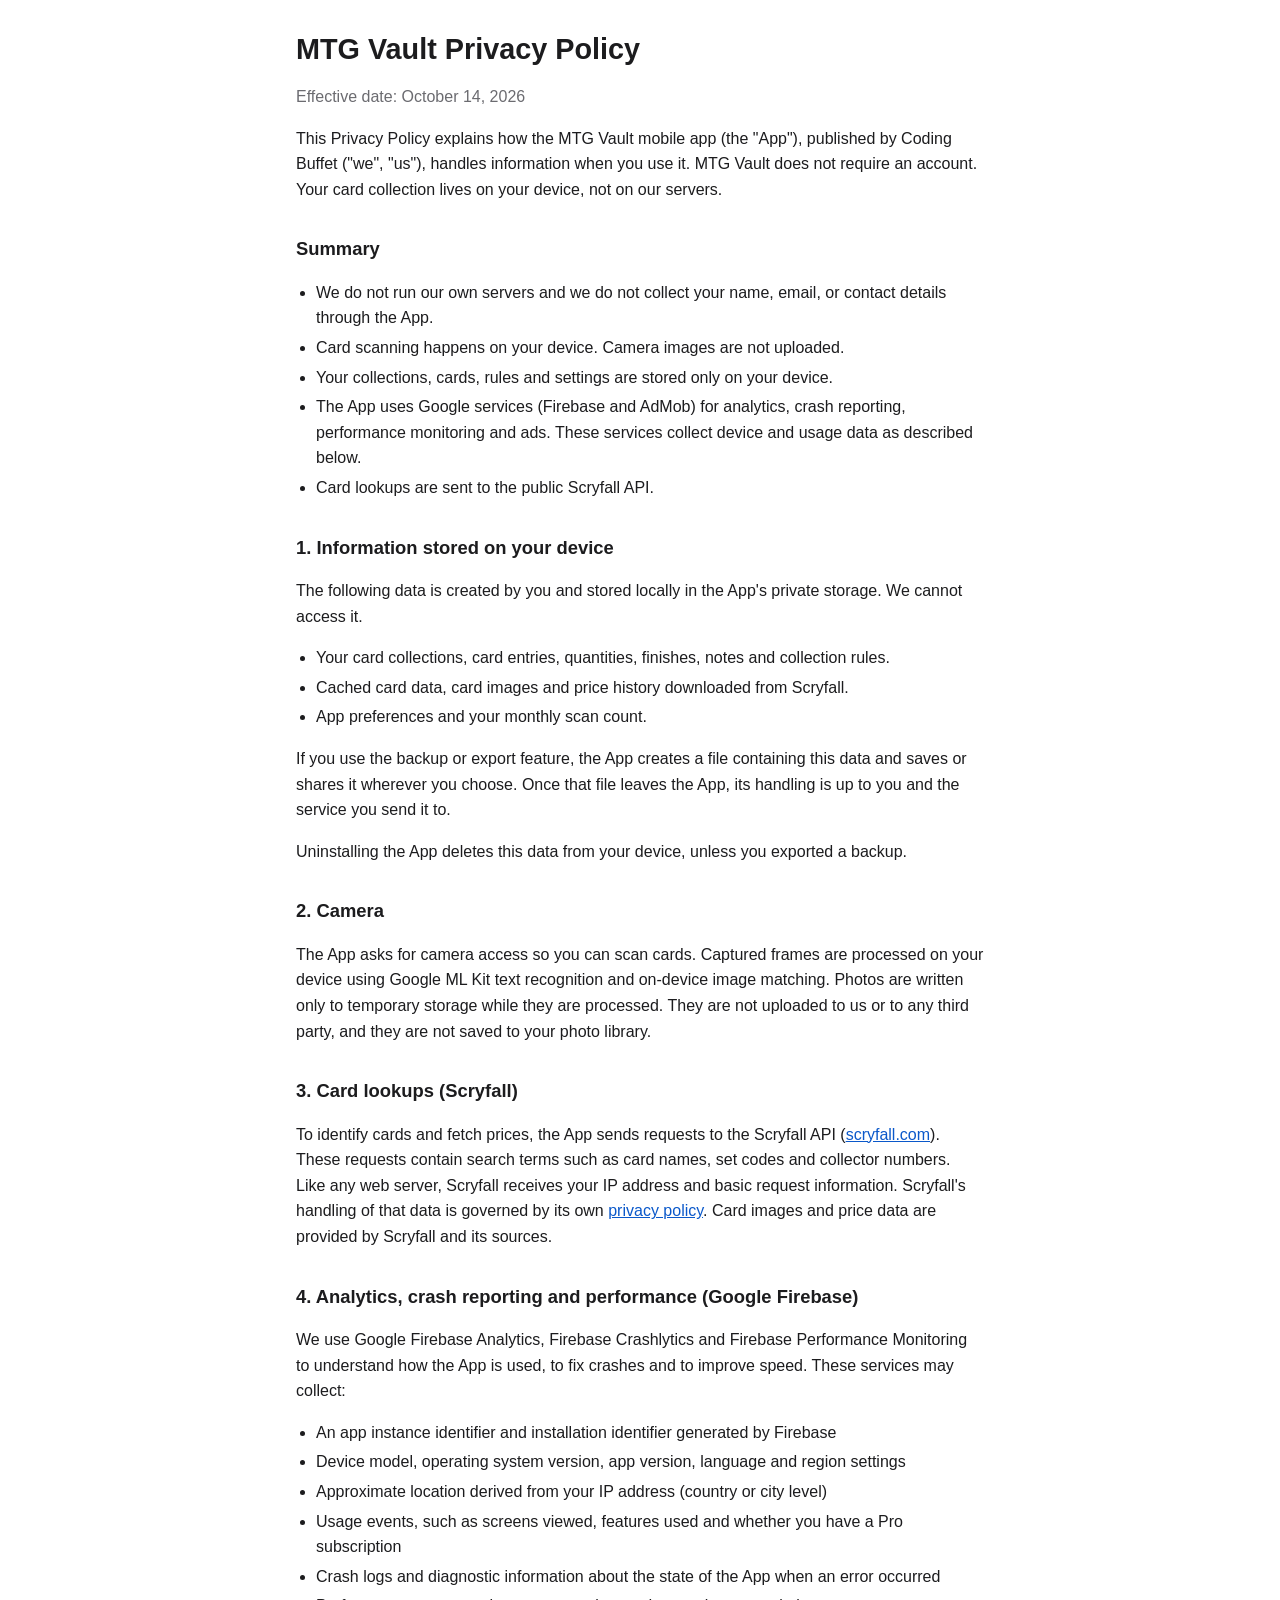
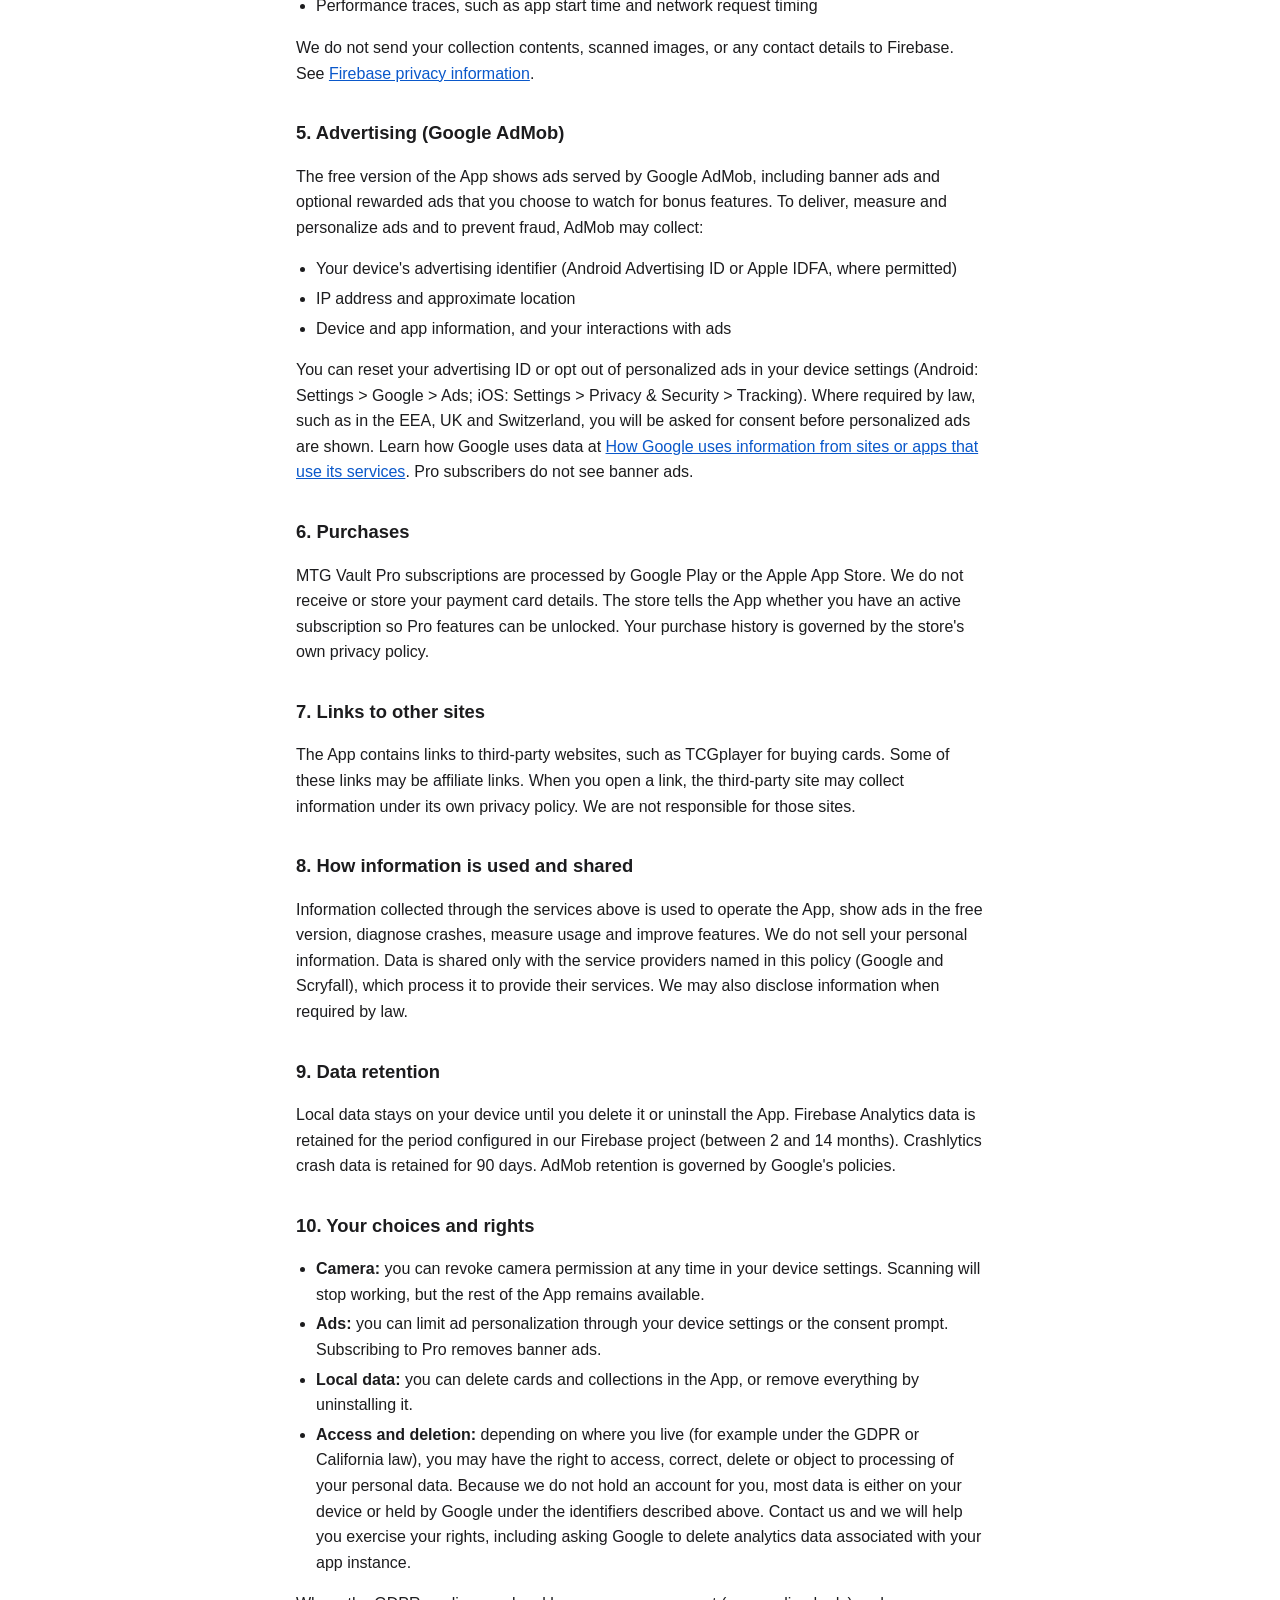
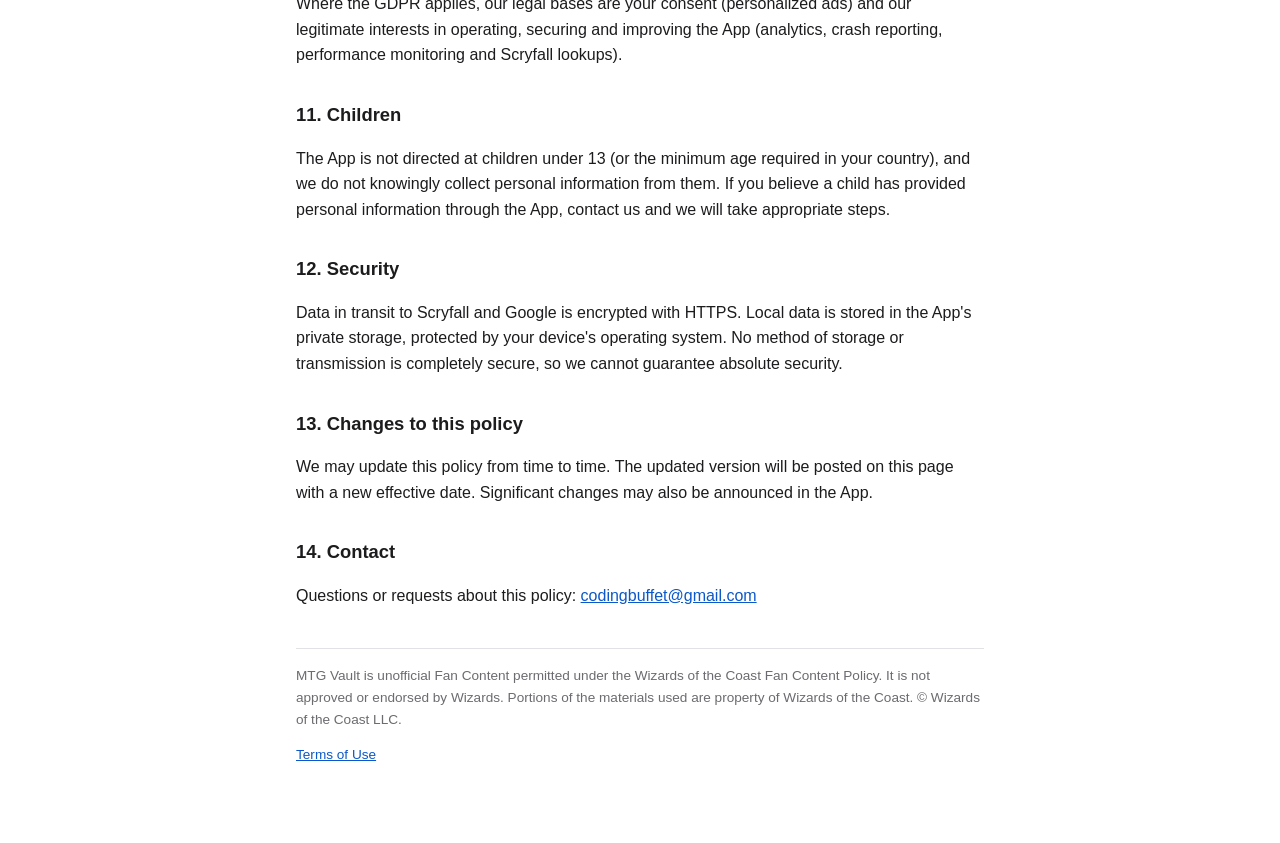
==== privacy.html @ 1ac21cef "init commit" ====
<!doctype html>
<html lang="en">
<head>
<meta charset="utf-8">
<meta name="viewport" content="width=device-width, initial-scale=1">
<title>MTG Vault Privacy Policy</title>
<link rel="stylesheet" href="style.css">
</head>
<body>
<main>
<h1>MTG Vault Privacy Policy</h1>
<p class="meta">Effective date: October 14, 2026</p>

<p>This Privacy Policy explains how the MTG Vault mobile app (the "App"), published by Coding Buffet ("we", "us"), handles information when you use it. MTG Vault does not require an account. Your card collection lives on your device, not on our servers.</p>

<h2>Summary</h2>
<ul>
  <li>We do not run our own servers and we do not collect your name, email, or contact details through the App.</li>
  <li>Card scanning happens on your device. Camera images are not uploaded.</li>
  <li>Your collections, cards, rules and settings are stored only on your device.</li>
  <li>The App uses Google services (Firebase and AdMob) for analytics, crash reporting, performance monitoring and ads. These services collect device and usage data as described below.</li>
  <li>Card lookups are sent to the public Scryfall API.</li>
</ul>

<h2>1. Information stored on your device</h2>
<p>The following data is created by you and stored locally in the App's private storage. We cannot access it.</p>
<ul>
  <li>Your card collections, card entries, quantities, finishes, notes and collection rules.</li>
  <li>Cached card data, card images and price history downloaded from Scryfall.</li>
  <li>App preferences and your monthly scan count.</li>
</ul>
<p>If you use the backup or export feature, the App creates a file containing this data and saves or shares it wherever you choose. Once that file leaves the App, its handling is up to you and the service you send it to.</p>
<p>Uninstalling the App deletes this data from your device, unless you exported a backup.</p>

<h2>2. Camera</h2>
<p>The App asks for camera access so you can scan cards. Captured frames are processed on your device using Google ML Kit text recognition and on-device image matching. Photos are written only to temporary storage while they are processed. They are not uploaded to us or to any third party, and they are not saved to your photo library.</p>

<h2>3. Card lookups (Scryfall)</h2>
<p>To identify cards and fetch prices, the App sends requests to the Scryfall API (<a href="https://scryfall.com">scryfall.com</a>). These requests contain search terms such as card names, set codes and collector numbers. Like any web server, Scryfall receives your IP address and basic request information. Scryfall's handling of that data is governed by its own <a href="https://scryfall.com/docs/privacy">privacy policy</a>. Card images and price data are provided by Scryfall and its sources.</p>

<h2>4. Analytics, crash reporting and performance (Google Firebase)</h2>
<p>We use Google Firebase Analytics, Firebase Crashlytics and Firebase Performance Monitoring to understand how the App is used, to fix crashes and to improve speed. These services may collect:</p>
<ul>
  <li>An app instance identifier and installation identifier generated by Firebase</li>
  <li>Device model, operating system version, app version, language and region settings</li>
  <li>Approximate location derived from your IP address (country or city level)</li>
  <li>Usage events, such as screens viewed, features used and whether you have a Pro subscription</li>
  <li>Crash logs and diagnostic information about the state of the App when an error occurred</li>
  <li>Performance traces, such as app start time and network request timing</li>
</ul>
<p>We do not send your collection contents, scanned images, or any contact details to Firebase. See <a href="https://firebase.google.com/support/privacy">Firebase privacy information</a>.</p>

<h2>5. Advertising (Google AdMob)</h2>
<p>The free version of the App shows ads served by Google AdMob, including banner ads and optional rewarded ads that you choose to watch for bonus features. To deliver, measure and personalize ads and to prevent fraud, AdMob may collect:</p>
<ul>
  <li>Your device's advertising identifier (Android Advertising ID or Apple IDFA, where permitted)</li>
  <li>IP address and approximate location</li>
  <li>Device and app information, and your interactions with ads</li>
</ul>
<p>You can reset your advertising ID or opt out of personalized ads in your device settings (Android: Settings &gt; Google &gt; Ads; iOS: Settings &gt; Privacy &amp; Security &gt; Tracking). Where required by law, such as in the EEA, UK and Switzerland, you will be asked for consent before personalized ads are shown. Learn how Google uses data at <a href="https://policies.google.com/technologies/partner-sites">How Google uses information from sites or apps that use its services</a>. Pro subscribers do not see banner ads.</p>

<h2>6. Purchases</h2>
<p>MTG Vault Pro subscriptions are processed by Google Play or the Apple App Store. We do not receive or store your payment card details. The store tells the App whether you have an active subscription so Pro features can be unlocked. Your purchase history is governed by the store's own privacy policy.</p>

<h2>7. Links to other sites</h2>
<p>The App contains links to third-party websites, such as TCGplayer for buying cards. Some of these links may be affiliate links. When you open a link, the third-party site may collect information under its own privacy policy. We are not responsible for those sites.</p>

<h2>8. How information is used and shared</h2>
<p>Information collected through the services above is used to operate the App, show ads in the free version, diagnose crashes, measure usage and improve features. We do not sell your personal information. Data is shared only with the service providers named in this policy (Google and Scryfall), which process it to provide their services. We may also disclose information when required by law.</p>

<h2>9. Data retention</h2>
<p>Local data stays on your device until you delete it or uninstall the App. Firebase Analytics data is retained for the period configured in our Firebase project (between 2 and 14 months). Crashlytics crash data is retained for 90 days. AdMob retention is governed by Google's policies.</p>

<h2>10. Your choices and rights</h2>
<ul>
  <li><strong>Camera:</strong> you can revoke camera permission at any time in your device settings. Scanning will stop working, but the rest of the App remains available.</li>
  <li><strong>Ads:</strong> you can limit ad personalization through your device settings or the consent prompt. Subscribing to Pro removes banner ads.</li>
  <li><strong>Local data:</strong> you can delete cards and collections in the App, or remove everything by uninstalling it.</li>
  <li><strong>Access and deletion:</strong> depending on where you live (for example under the GDPR or California law), you may have the right to access, correct, delete or object to processing of your personal data. Because we do not hold an account for you, most data is either on your device or held by Google under the identifiers described above. Contact us and we will help you exercise your rights, including asking Google to delete analytics data associated with your app instance.</li>
</ul>
<p>Where the GDPR applies, our legal bases are your consent (personalized ads) and our legitimate interests in operating, securing and improving the App (analytics, crash reporting, performance monitoring and Scryfall lookups).</p>

<h2>11. Children</h2>
<p>The App is not directed at children under 13 (or the minimum age required in your country), and we do not knowingly collect personal information from them. If you believe a child has provided personal information through the App, contact us and we will take appropriate steps.</p>

<h2>12. Security</h2>
<p>Data in transit to Scryfall and Google is encrypted with HTTPS. Local data is stored in the App's private storage, protected by your device's operating system. No method of storage or transmission is completely secure, so we cannot guarantee absolute security.</p>

<h2>13. Changes to this policy</h2>
<p>We may update this policy from time to time. The updated version will be posted on this page with a new effective date. Significant changes may also be announced in the App.</p>

<h2>14. Contact</h2>
<p>Questions or requests about this policy: <a href="mailto:codingbuffet@gmail.com">codingbuffet@gmail.com</a></p>

<hr>
<p class="small">MTG Vault is unofficial Fan Content permitted under the Wizards of the Coast Fan Content Policy. It is not approved or endorsed by Wizards. Portions of the materials used are property of Wizards of the Coast. &copy; Wizards of the Coast LLC.</p>
<p class="small"><a href="terms.html">Terms of Use</a></p>
</main>
</body>
</html>
---- style.css ----
:root {
  --bg: #ffffff;
  --text: #1c1c1e;
  --muted: #6b6b70;
  --link: #0a58ca;
  --rule: #e2e2e6;
}
@media (prefers-color-scheme: dark) {
  :root {
    --bg: #121214;
    --text: #e8e8ea;
    --muted: #9a9aa0;
    --link: #7fb0ff;
    --rule: #2c2c30;
  }
}
* { box-sizing: border-box; }
body {
  margin: 0;
  background: var(--bg);
  color: var(--text);
  font: 16px/1.6 -apple-system, BlinkMacSystemFont, "Segoe UI", Roboto, sans-serif;
}
main { max-width: 720px; margin: 0 auto; padding: 32px 16px 64px; }
h1 { font-size: 1.8rem; line-height: 1.25; margin: 0 0 4px; }
h2 { font-size: 1.15rem; margin: 32px 0 8px; }
.meta, .small { color: var(--muted); }
.small { font-size: 0.85rem; }
a { color: var(--link); }
ul { padding-left: 1.25rem; }
li { margin: 4px 0; }
hr { border: 0; border-top: 1px solid var(--rule); margin: 40px 0 16px; }
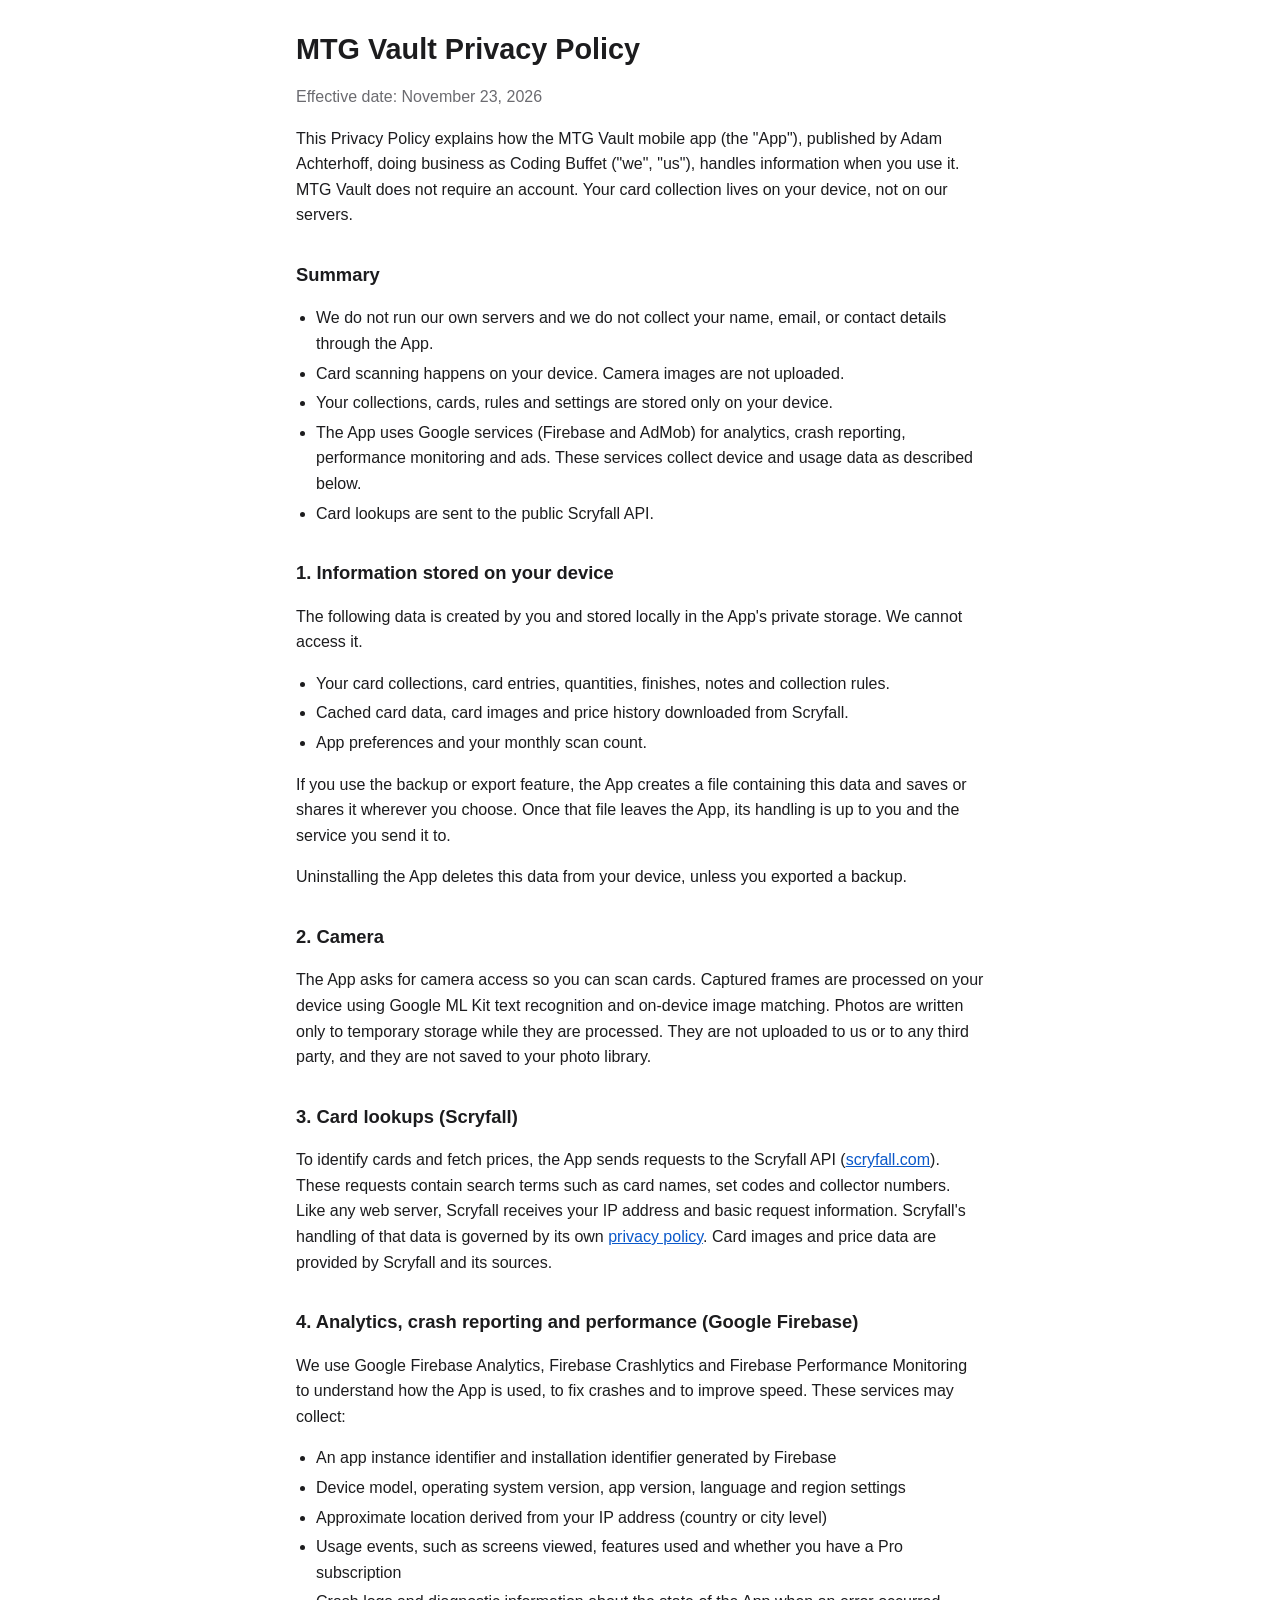
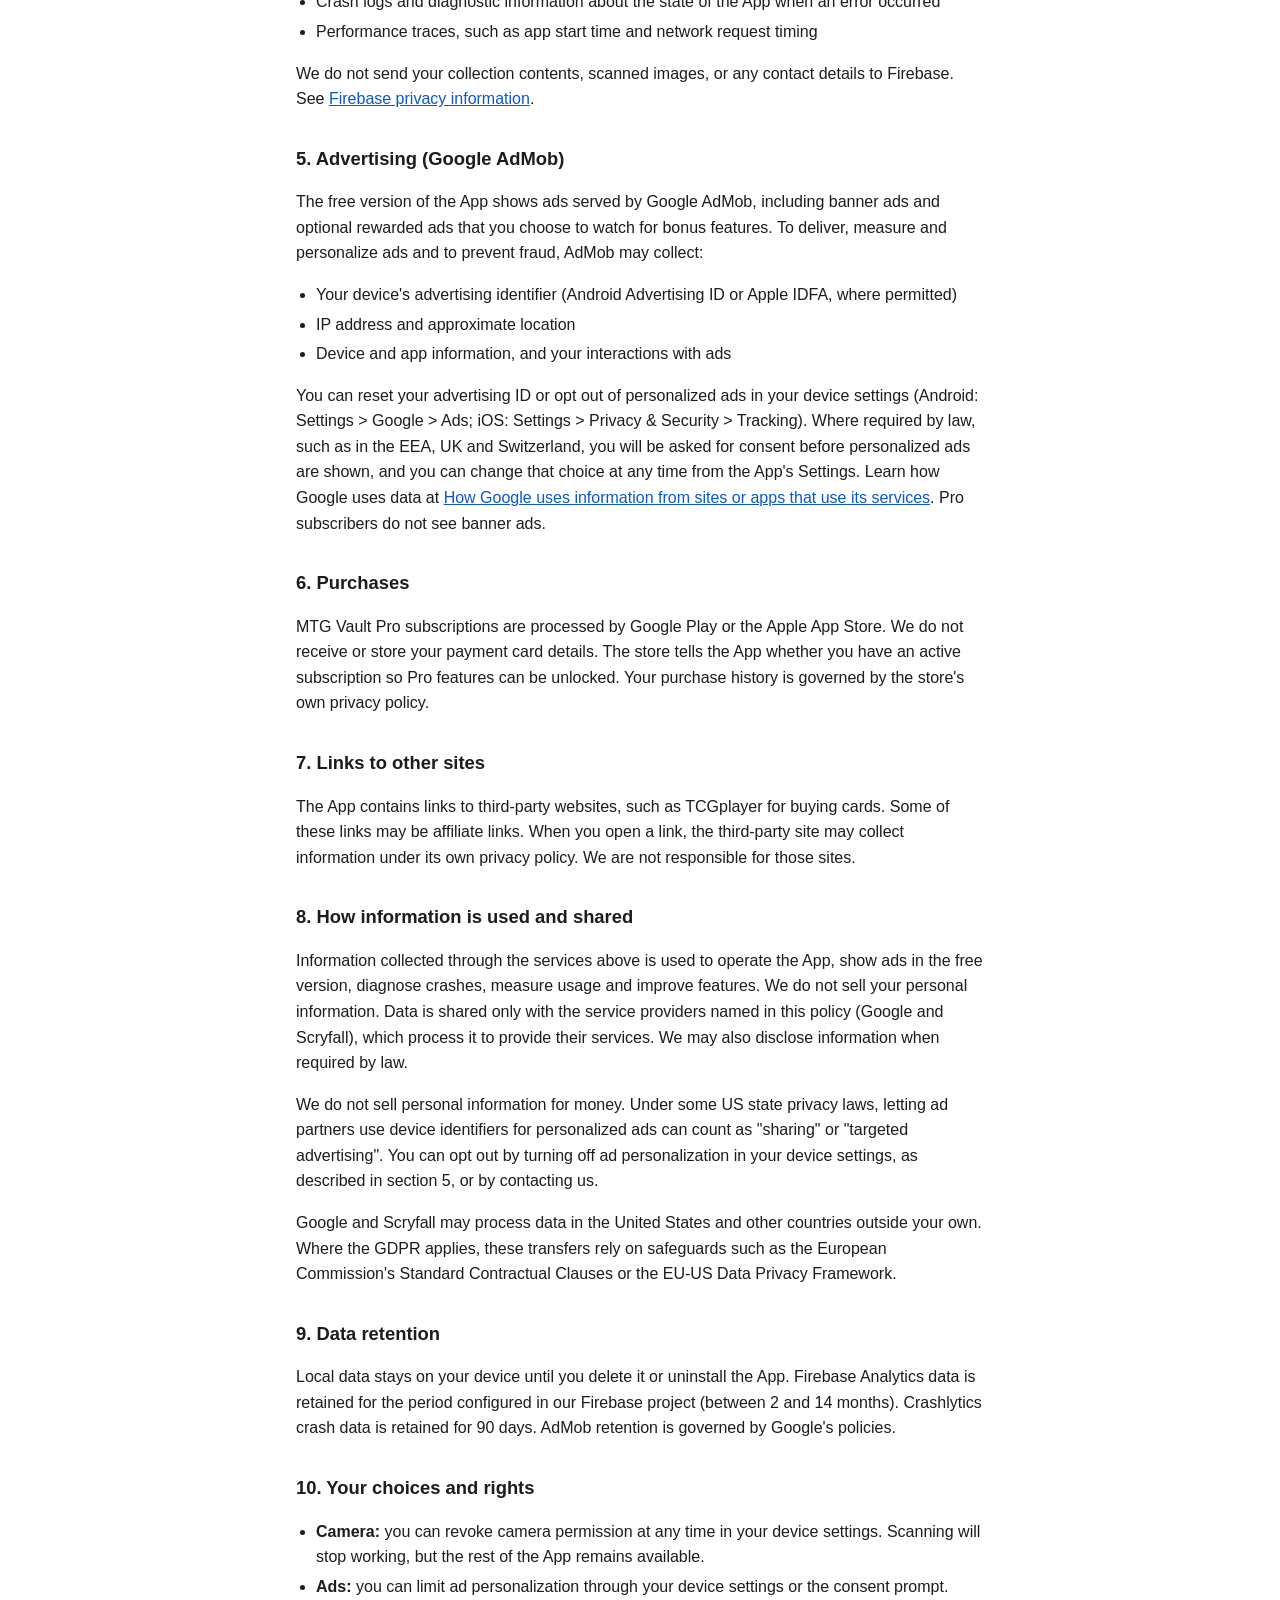
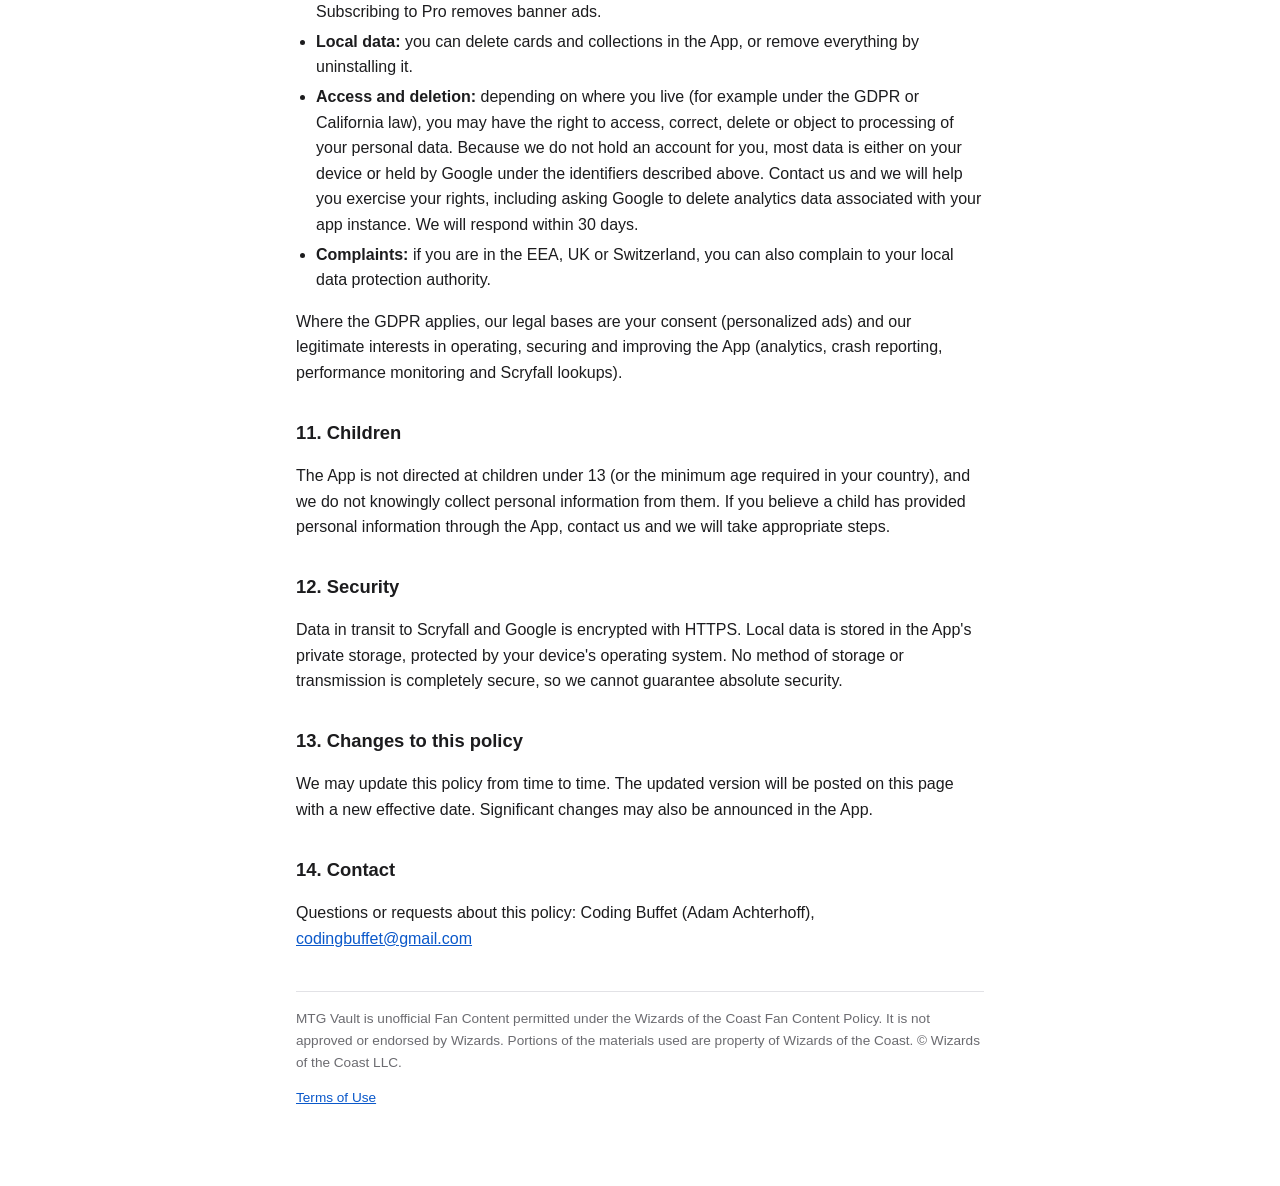
==== commit 94089134: "update privacy / terms with my name and other legal terms" ====
--- a/privacy.html
+++ b/privacy.html
@@ -9,9 +9,9 @@
 <body>
 <main>
 <h1>MTG Vault Privacy Policy</h1>
-<p class="meta">Effective date: October 14, 2026</p>
+<p class="meta">Effective date: November 23, 2026</p>
 
-<p>This Privacy Policy explains how the MTG Vault mobile app (the "App"), published by Coding Buffet ("we", "us"), handles information when you use it. MTG Vault does not require an account. Your card collection lives on your device, not on our servers.</p>
+<p>This Privacy Policy explains how the MTG Vault mobile app (the "App"), published by Adam Achterhoff, doing business as Coding Buffet ("we", "us"), handles information when you use it. MTG Vault does not require an account. Your card collection lives on your device, not on our servers.</p>
 
 <h2>Summary</h2>
 <ul>
@@ -57,7 +57,7 @@
   <li>IP address and approximate location</li>
   <li>Device and app information, and your interactions with ads</li>
 </ul>
-<p>You can reset your advertising ID or opt out of personalized ads in your device settings (Android: Settings &gt; Google &gt; Ads; iOS: Settings &gt; Privacy &amp; Security &gt; Tracking). Where required by law, such as in the EEA, UK and Switzerland, you will be asked for consent before personalized ads are shown. Learn how Google uses data at <a href="https://policies.google.com/technologies/partner-sites">How Google uses information from sites or apps that use its services</a>. Pro subscribers do not see banner ads.</p>
+<p>You can reset your advertising ID or opt out of personalized ads in your device settings (Android: Settings &gt; Google &gt; Ads; iOS: Settings &gt; Privacy &amp; Security &gt; Tracking). Where required by law, such as in the EEA, UK and Switzerland, you will be asked for consent before personalized ads are shown, and you can change that choice at any time from the App's Settings. Learn how Google uses data at <a href="https://policies.google.com/technologies/partner-sites">How Google uses information from sites or apps that use its services</a>. Pro subscribers do not see banner ads.</p>
 
 <h2>6. Purchases</h2>
 <p>MTG Vault Pro subscriptions are processed by Google Play or the Apple App Store. We do not receive or store your payment card details. The store tells the App whether you have an active subscription so Pro features can be unlocked. Your purchase history is governed by the store's own privacy policy.</p>
@@ -67,6 +67,8 @@
 
 <h2>8. How information is used and shared</h2>
 <p>Information collected through the services above is used to operate the App, show ads in the free version, diagnose crashes, measure usage and improve features. We do not sell your personal information. Data is shared only with the service providers named in this policy (Google and Scryfall), which process it to provide their services. We may also disclose information when required by law.</p>
+<p>We do not sell personal information for money. Under some US state privacy laws, letting ad partners use device identifiers for personalized ads can count as "sharing" or "targeted advertising". You can opt out by turning off ad personalization in your device settings, as described in section 5, or by contacting us.</p>
+<p>Google and Scryfall may process data in the United States and other countries outside your own. Where the GDPR applies, these transfers rely on safeguards such as the European Commission's Standard Contractual Clauses or the EU-US Data Privacy Framework.</p>
 
 <h2>9. Data retention</h2>
 <p>Local data stays on your device until you delete it or uninstall the App. Firebase Analytics data is retained for the period configured in our Firebase project (between 2 and 14 months). Crashlytics crash data is retained for 90 days. AdMob retention is governed by Google's policies.</p>
@@ -76,7 +78,8 @@
   <li><strong>Camera:</strong> you can revoke camera permission at any time in your device settings. Scanning will stop working, but the rest of the App remains available.</li>
   <li><strong>Ads:</strong> you can limit ad personalization through your device settings or the consent prompt. Subscribing to Pro removes banner ads.</li>
   <li><strong>Local data:</strong> you can delete cards and collections in the App, or remove everything by uninstalling it.</li>
-  <li><strong>Access and deletion:</strong> depending on where you live (for example under the GDPR or California law), you may have the right to access, correct, delete or object to processing of your personal data. Because we do not hold an account for you, most data is either on your device or held by Google under the identifiers described above. Contact us and we will help you exercise your rights, including asking Google to delete analytics data associated with your app instance.</li>
+  <li><strong>Access and deletion:</strong> depending on where you live (for example under the GDPR or California law), you may have the right to access, correct, delete or object to processing of your personal data. Because we do not hold an account for you, most data is either on your device or held by Google under the identifiers described above. Contact us and we will help you exercise your rights, including asking Google to delete analytics data associated with your app instance. We will respond within 30 days.</li>
+  <li><strong>Complaints:</strong> if you are in the EEA, UK or Switzerland, you can also complain to your local data protection authority.</li>
 </ul>
 <p>Where the GDPR applies, our legal bases are your consent (personalized ads) and our legitimate interests in operating, securing and improving the App (analytics, crash reporting, performance monitoring and Scryfall lookups).</p>
 
@@ -90,7 +93,7 @@
 <p>We may update this policy from time to time. The updated version will be posted on this page with a new effective date. Significant changes may also be announced in the App.</p>
 
 <h2>14. Contact</h2>
-<p>Questions or requests about this policy: <a href="mailto:codingbuffet@gmail.com">codingbuffet@gmail.com</a></p>
+<p>Questions or requests about this policy: Coding Buffet (Adam Achterhoff), <a href="mailto:codingbuffet@gmail.com">codingbuffet@gmail.com</a></p>
 
 <hr>
 <p class="small">MTG Vault is unofficial Fan Content permitted under the Wizards of the Coast Fan Content Policy. It is not approved or endorsed by Wizards. Portions of the materials used are property of Wizards of the Coast. &copy; Wizards of the Coast LLC.</p>
